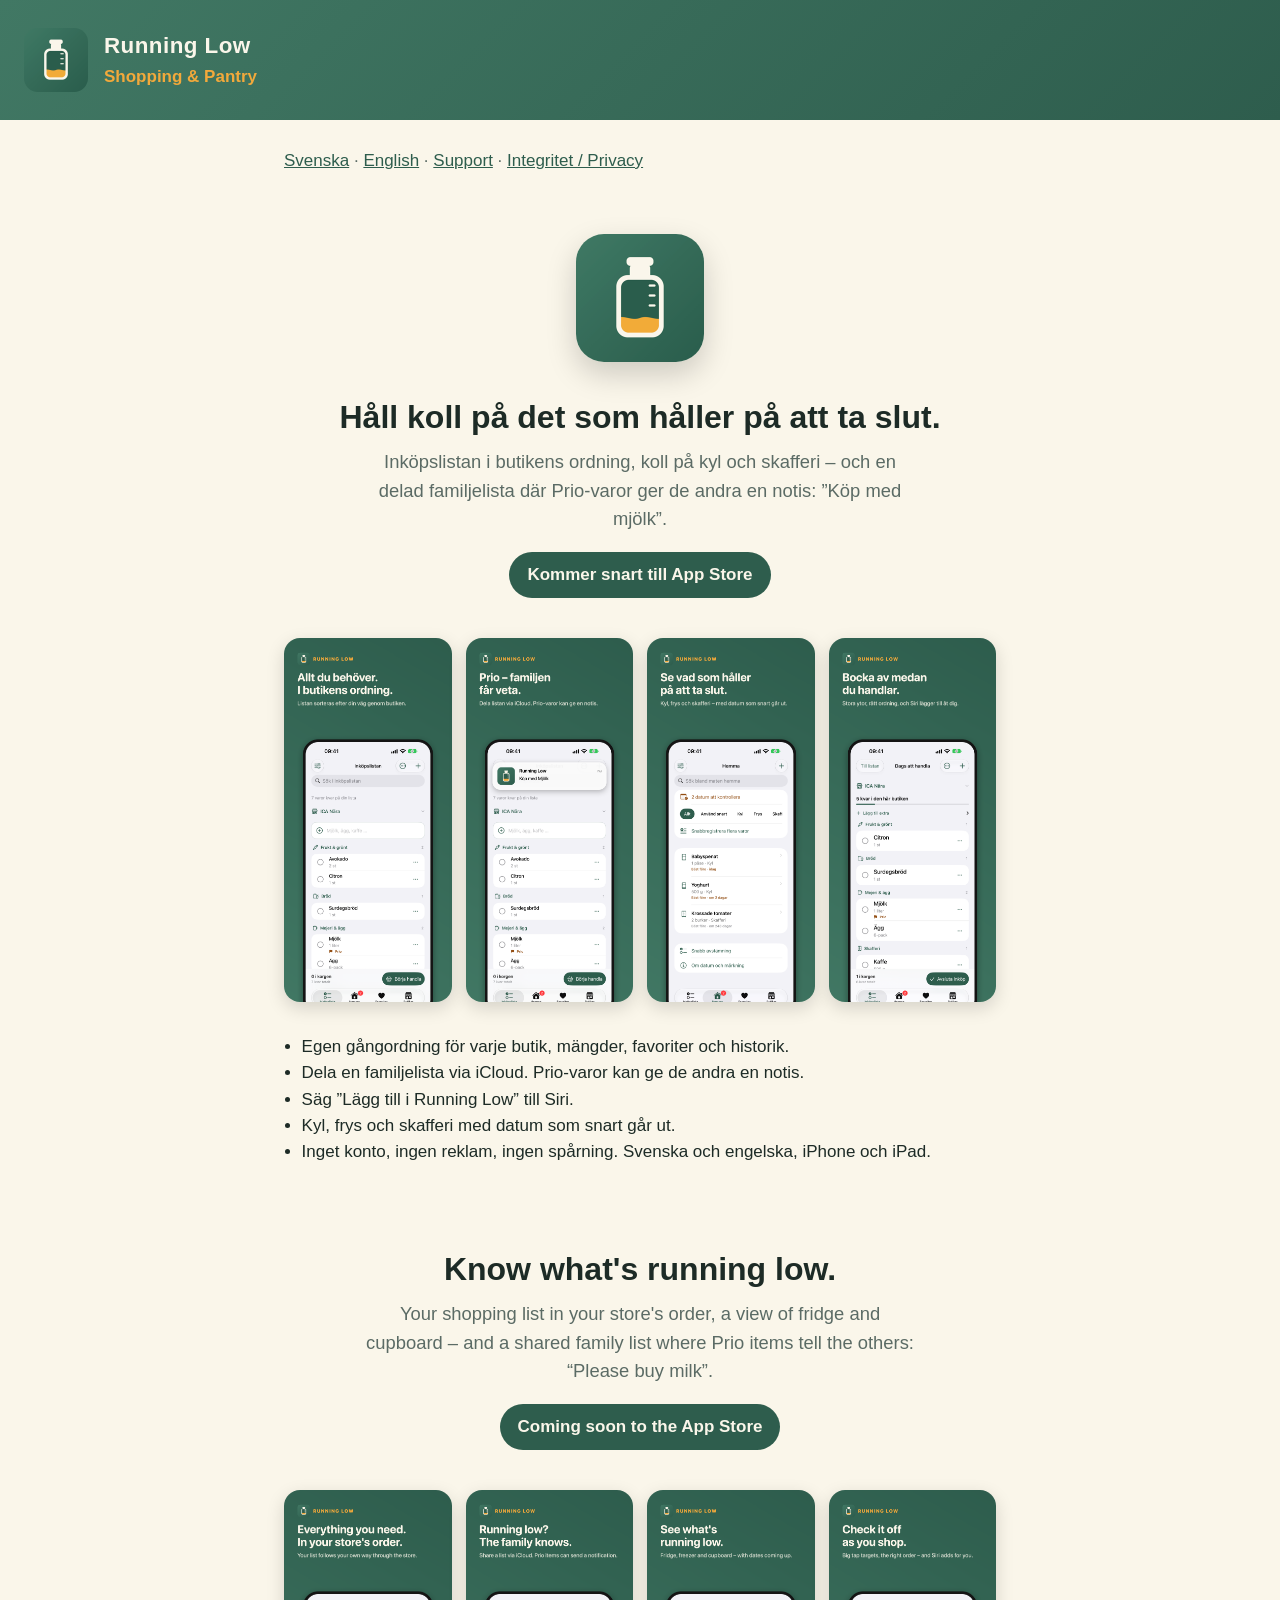
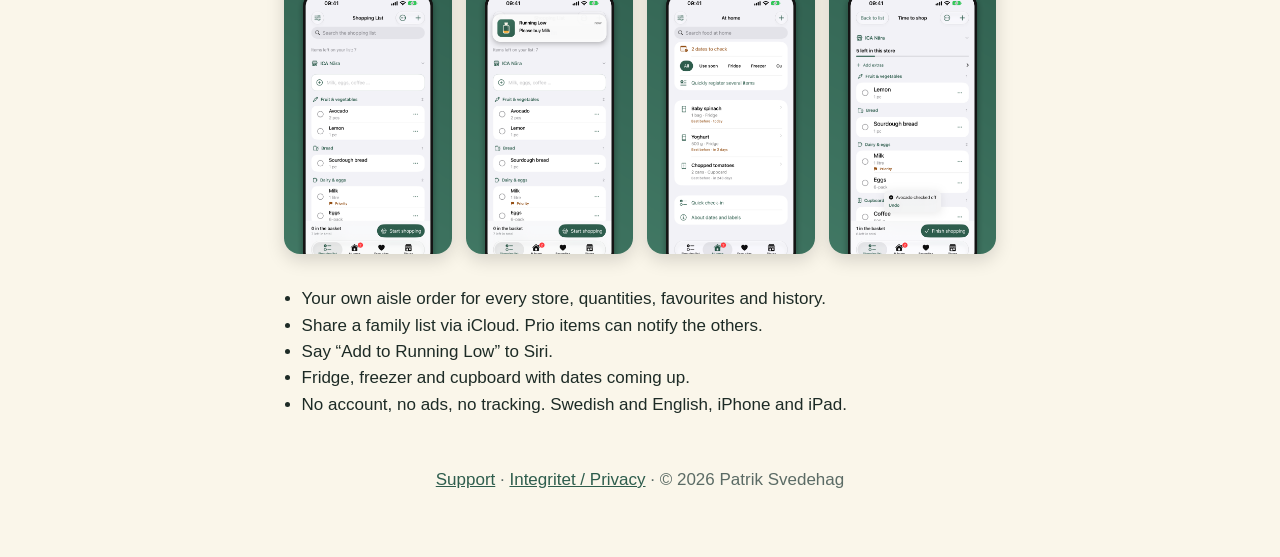
==== index.html @ a86bf61e "Webbplats för Running Low: startsida, support och integritetspolicy" ====
<!doctype html>
<html lang="sv">
<head>
<meta charset="utf-8">
<meta name="viewport" content="width=device-width, initial-scale=1">
<title>Running Low – Shopping &amp; Pantry</title>
<meta name="description" content="Inköpslistan i butikens ordning, koll på kyl och skafferi, och en delad familjelista med Prio-notiser. / Your shopping list in store order, pantry overview and a shared family list with Prio alerts.">
<link rel="icon" href="icon.png">
<link rel="stylesheet" href="style.css">
<style>
  .hero { text-align: center; padding: 40px 0 8px; }
  .hero img { border-radius: 28px; box-shadow: 0 12px 30px rgba(0,0,0,.18); }
  .hero h1 { margin: 22px 0 6px; }
  .lead { font-size: 1.15rem; color: var(--muted); max-width: 560px; margin: 0 auto; }
  .soon { display: inline-block; margin-top: 18px; padding: 10px 18px; border-radius: 999px; background: var(--green); color: #faf6ea; font-weight: 600; }
  .shots { display: grid; grid-template-columns: repeat(auto-fit, minmax(150px, 1fr)); gap: 14px; margin: 32px 0; }
  .shots img { width: 100%; border-radius: 16px; box-shadow: 0 6px 18px rgba(0,0,0,.15); }
  ul.features { padding-left: 1.1rem; }
  footer { text-align: center; color: var(--muted); padding: 32px 0 0; }
</style>
</head>
<body>
<header><img src="icon.png" alt="" width="64" height="64"><div><strong>Running Low</strong><span>Shopping &amp; Pantry</span></div></header>
<main>
<nav><a href="#sv">Svenska</a> · <a href="#en">English</a> · <a href="support.html">Support</a> · <a href="privacy.html">Integritet / Privacy</a></nav>

<section id="sv" lang="sv" class="hero">
  <img src="icon.png" alt="Running Low-ikonen" width="128" height="128">
  <h1>Håll koll på det som håller på att ta slut.</h1>
  <p class="lead">Inköpslistan i butikens ordning, koll på kyl och skafferi – och en delad familjelista där Prio-varor ger de andra en notis: ”Köp med mjölk”.</p>
  <span class="soon">Kommer snart till App Store</span>
</section>
<div class="shots">
  <img src="screenshots/sv-iphone-6.9-1.png" alt="Inköpslistan sorterad i butikens ordning">
  <img src="screenshots/sv-iphone-6.9-2.png" alt="Notisen Köp med Mjölk till familjen">
  <img src="screenshots/sv-iphone-6.9-3.png" alt="Hemma med datum som snart går ut">
  <img src="screenshots/sv-iphone-6.9-4.png" alt="Handlingsläget">
</div>
<ul class="features" lang="sv">
  <li>Egen gångordning för varje butik, mängder, favoriter och historik.</li>
  <li>Dela en familjelista via iCloud. Prio-varor kan ge de andra en notis.</li>
  <li>Säg ”Lägg till i Running Low” till Siri.</li>
  <li>Kyl, frys och skafferi med datum som snart går ut.</li>
  <li>Inget konto, ingen reklam, ingen spårning. Svenska och engelska, iPhone och iPad.</li>
</ul>

<section id="en" lang="en" class="hero">
  <h1>Know what's running low.</h1>
  <p class="lead">Your shopping list in your store's order, a view of fridge and cupboard – and a shared family list where Prio items tell the others: “Please buy milk”.</p>
  <span class="soon">Coming soon to the App Store</span>
</section>
<div class="shots">
  <img src="screenshots/en-iphone-6.9-1.png" alt="Shopping list in store order">
  <img src="screenshots/en-iphone-6.9-2.png" alt="Please buy Milk notification for the family">
  <img src="screenshots/en-iphone-6.9-3.png" alt="At home with dates coming up">
  <img src="screenshots/en-iphone-6.9-4.png" alt="Shopping mode">
</div>
<ul class="features" lang="en">
  <li>Your own aisle order for every store, quantities, favourites and history.</li>
  <li>Share a family list via iCloud. Prio items can notify the others.</li>
  <li>Say “Add to Running Low” to Siri.</li>
  <li>Fridge, freezer and cupboard with dates coming up.</li>
  <li>No account, no ads, no tracking. Swedish and English, iPhone and iPad.</li>
</ul>
<footer><a href="support.html">Support</a> · <a href="privacy.html">Integritet / Privacy</a> · © 2026 Patrik Svedehag</footer>
</main>
</body>
</html>
---- style.css ----
:root { --green: #2e5d4d; --green-light: #417864; --cream: #faf6ea; --amber: #f2a93b; --text: #1d2b26; --muted: #5b6b65; }
* { box-sizing: border-box; }
body { margin: 0; font: 17px/1.55 -apple-system, BlinkMacSystemFont, "SF Pro Text", "Segoe UI", sans-serif; color: var(--text); background: var(--cream); }
header { display: flex; align-items: center; gap: 16px; padding: 28px 24px; background: linear-gradient(135deg, var(--green-light), var(--green)); color: var(--cream); }
header img { border-radius: 14px; }
header strong { display: block; font-size: 1.4rem; letter-spacing: .02em; }
header span { color: var(--amber); font-weight: 600; }
main { max-width: 760px; margin: 0 auto; padding: 8px 24px 64px; }
nav { margin: 20px 0; color: var(--muted); }
a { color: var(--green); }
h1 { font-size: 2rem; margin: 40px 0 4px; }
h2 { font-size: 1.2rem; margin-top: 28px; }
h3 { font-size: 1.05rem; margin: 22px 0 4px; }
.meta { color: var(--muted); margin-top: 0; }
section + section { border-top: 1px solid #e3ddcc; margin-top: 48px; }
@media (prefers-color-scheme: dark) {
  :root { --cream: #14201b; --text: #eef3ef; --muted: #a9b8b1; }
  a { color: #8fd0b4; }
  section + section { border-color: #2a3a33; }
  header { color: #faf6ea; }
}
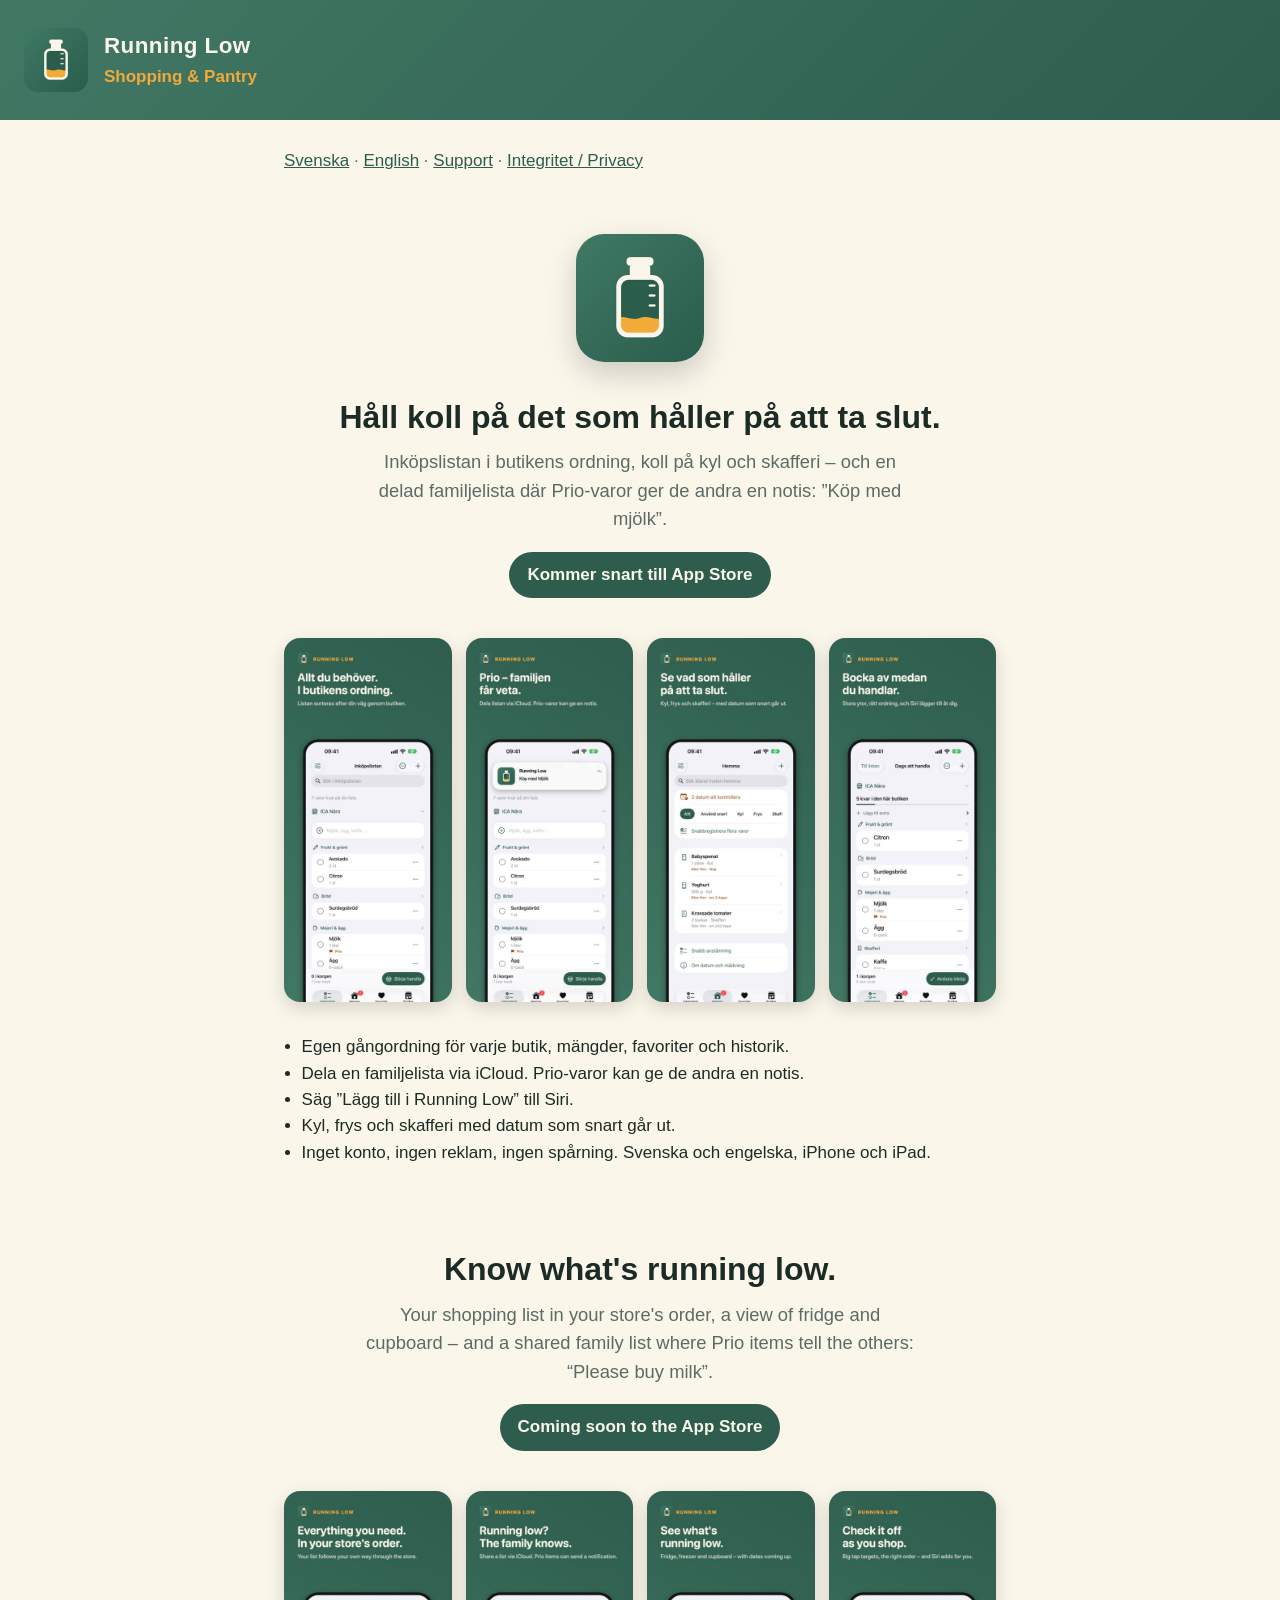
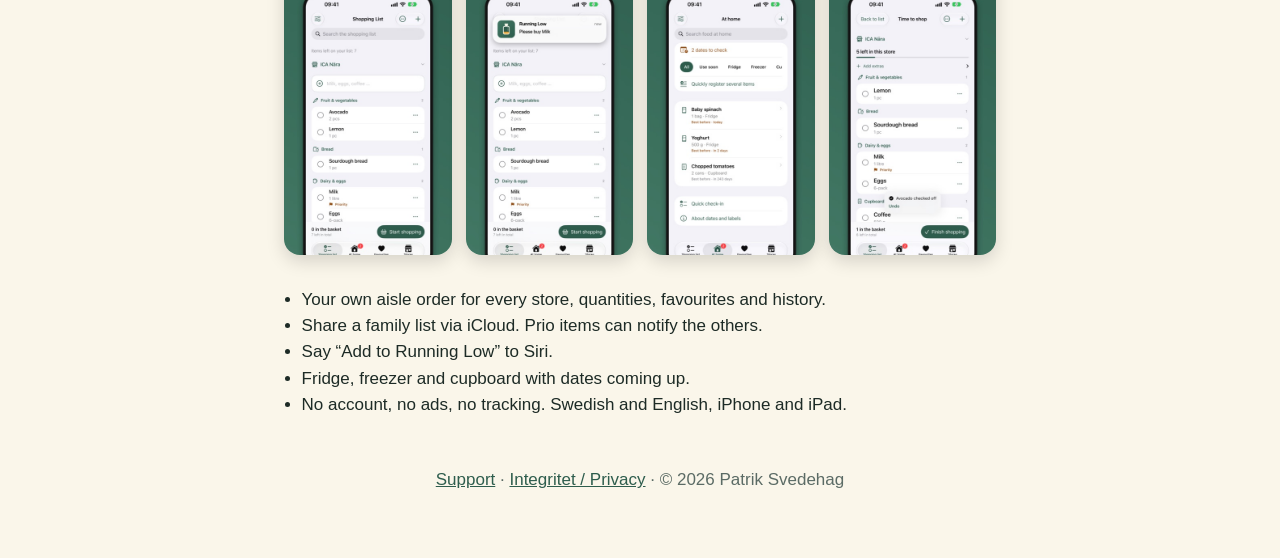
==== commit d7b750a0: "Lätta skärmbilder för startsidan" ====
--- a/index.html
+++ b/index.html
@@ -31,10 +31,10 @@
   <span class="soon">Kommer snart till App Store</span>
 </section>
 <div class="shots">
-  <img src="screenshots/sv-iphone-6.9-1.png" alt="Inköpslistan sorterad i butikens ordning">
-  <img src="screenshots/sv-iphone-6.9-2.png" alt="Notisen Köp med Mjölk till familjen">
-  <img src="screenshots/sv-iphone-6.9-3.png" alt="Hemma med datum som snart går ut">
-  <img src="screenshots/sv-iphone-6.9-4.png" alt="Handlingsläget">
+  <img src="screenshots/web/sv-iphone-6.9-1.jpg" alt="Inköpslistan sorterad i butikens ordning">
+  <img src="screenshots/web/sv-iphone-6.9-2.jpg" alt="Notisen Köp med Mjölk till familjen">
+  <img src="screenshots/web/sv-iphone-6.9-3.jpg" alt="Hemma med datum som snart går ut">
+  <img src="screenshots/web/sv-iphone-6.9-4.jpg" alt="Handlingsläget">
 </div>
 <ul class="features" lang="sv">
   <li>Egen gångordning för varje butik, mängder, favoriter och historik.</li>
@@ -50,10 +50,10 @@
   <span class="soon">Coming soon to the App Store</span>
 </section>
 <div class="shots">
-  <img src="screenshots/en-iphone-6.9-1.png" alt="Shopping list in store order">
-  <img src="screenshots/en-iphone-6.9-2.png" alt="Please buy Milk notification for the family">
-  <img src="screenshots/en-iphone-6.9-3.png" alt="At home with dates coming up">
-  <img src="screenshots/en-iphone-6.9-4.png" alt="Shopping mode">
+  <img src="screenshots/web/en-iphone-6.9-1.jpg" alt="Shopping list in store order">
+  <img src="screenshots/web/en-iphone-6.9-2.jpg" alt="Please buy Milk notification for the family">
+  <img src="screenshots/web/en-iphone-6.9-3.jpg" alt="At home with dates coming up">
+  <img src="screenshots/web/en-iphone-6.9-4.jpg" alt="Shopping mode">
 </div>
 <ul class="features" lang="en">
   <li>Your own aisle order for every store, quantities, favourites and history.</li>
